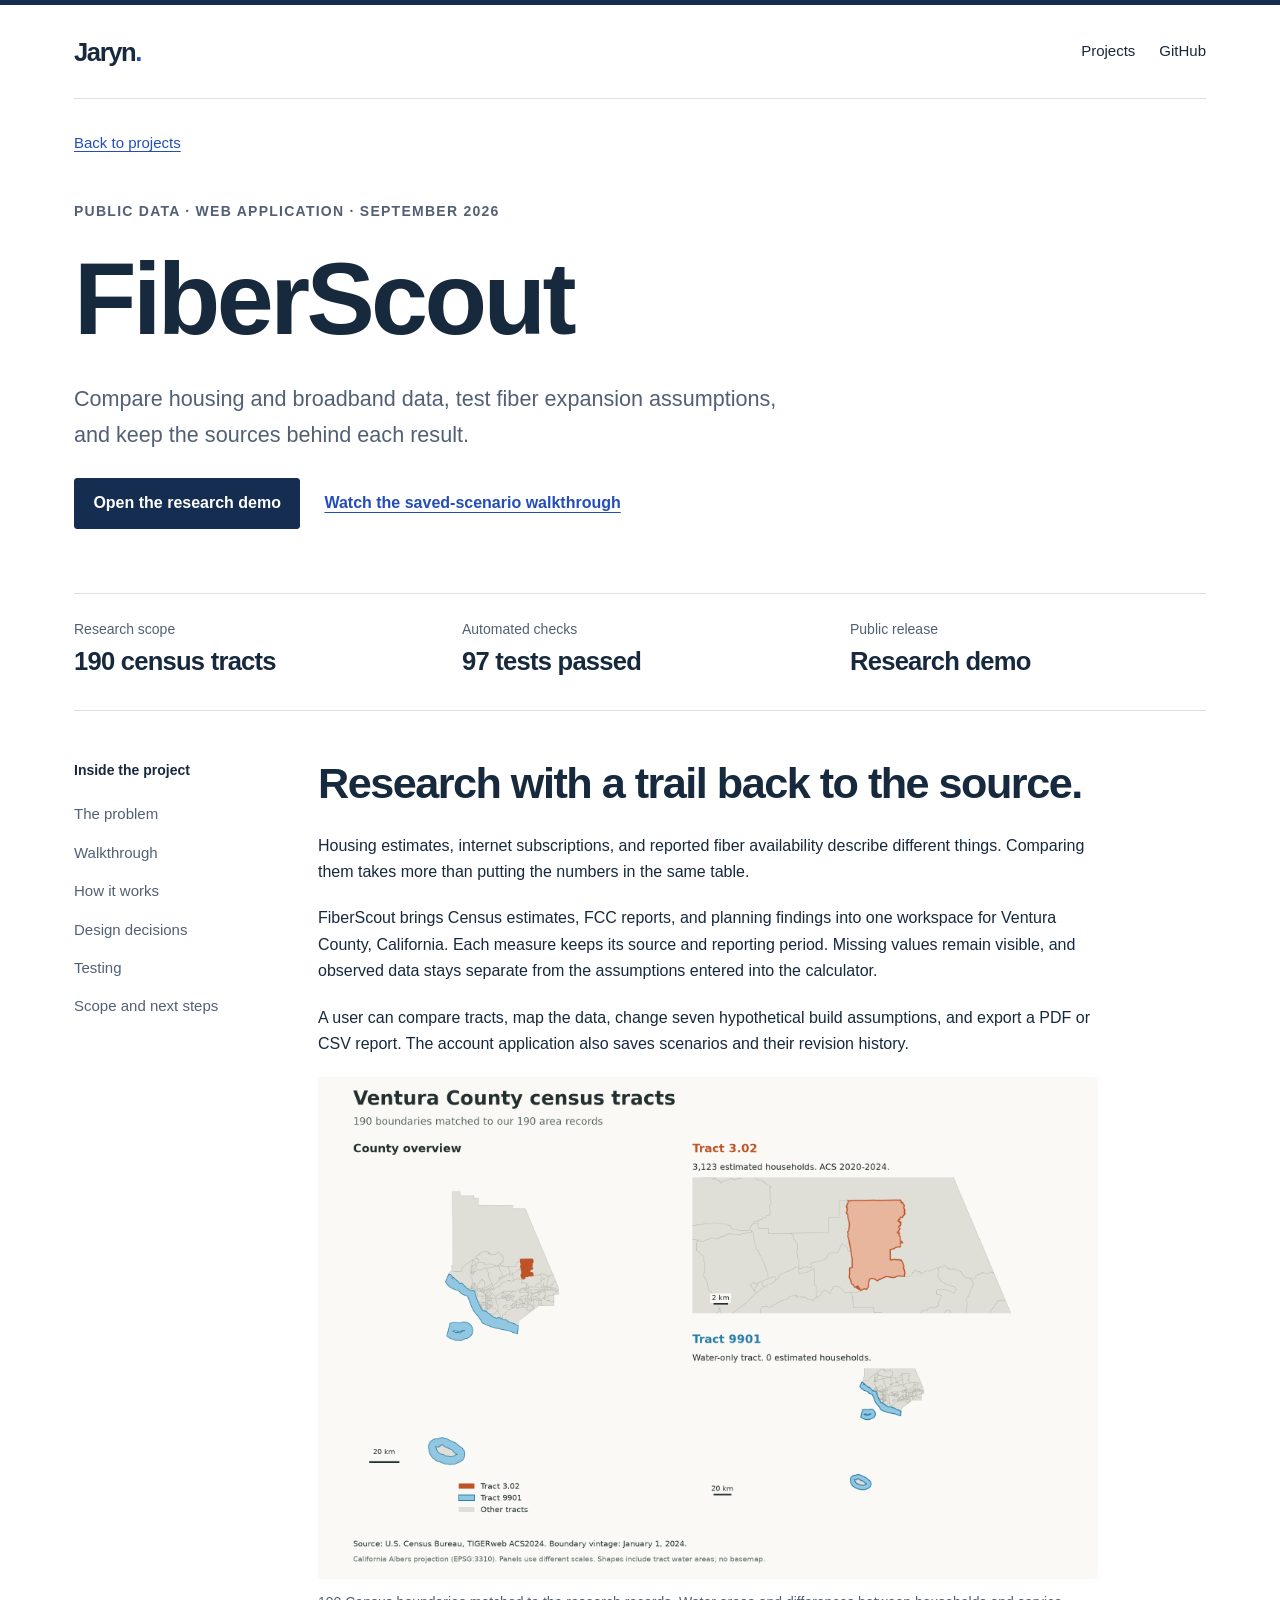
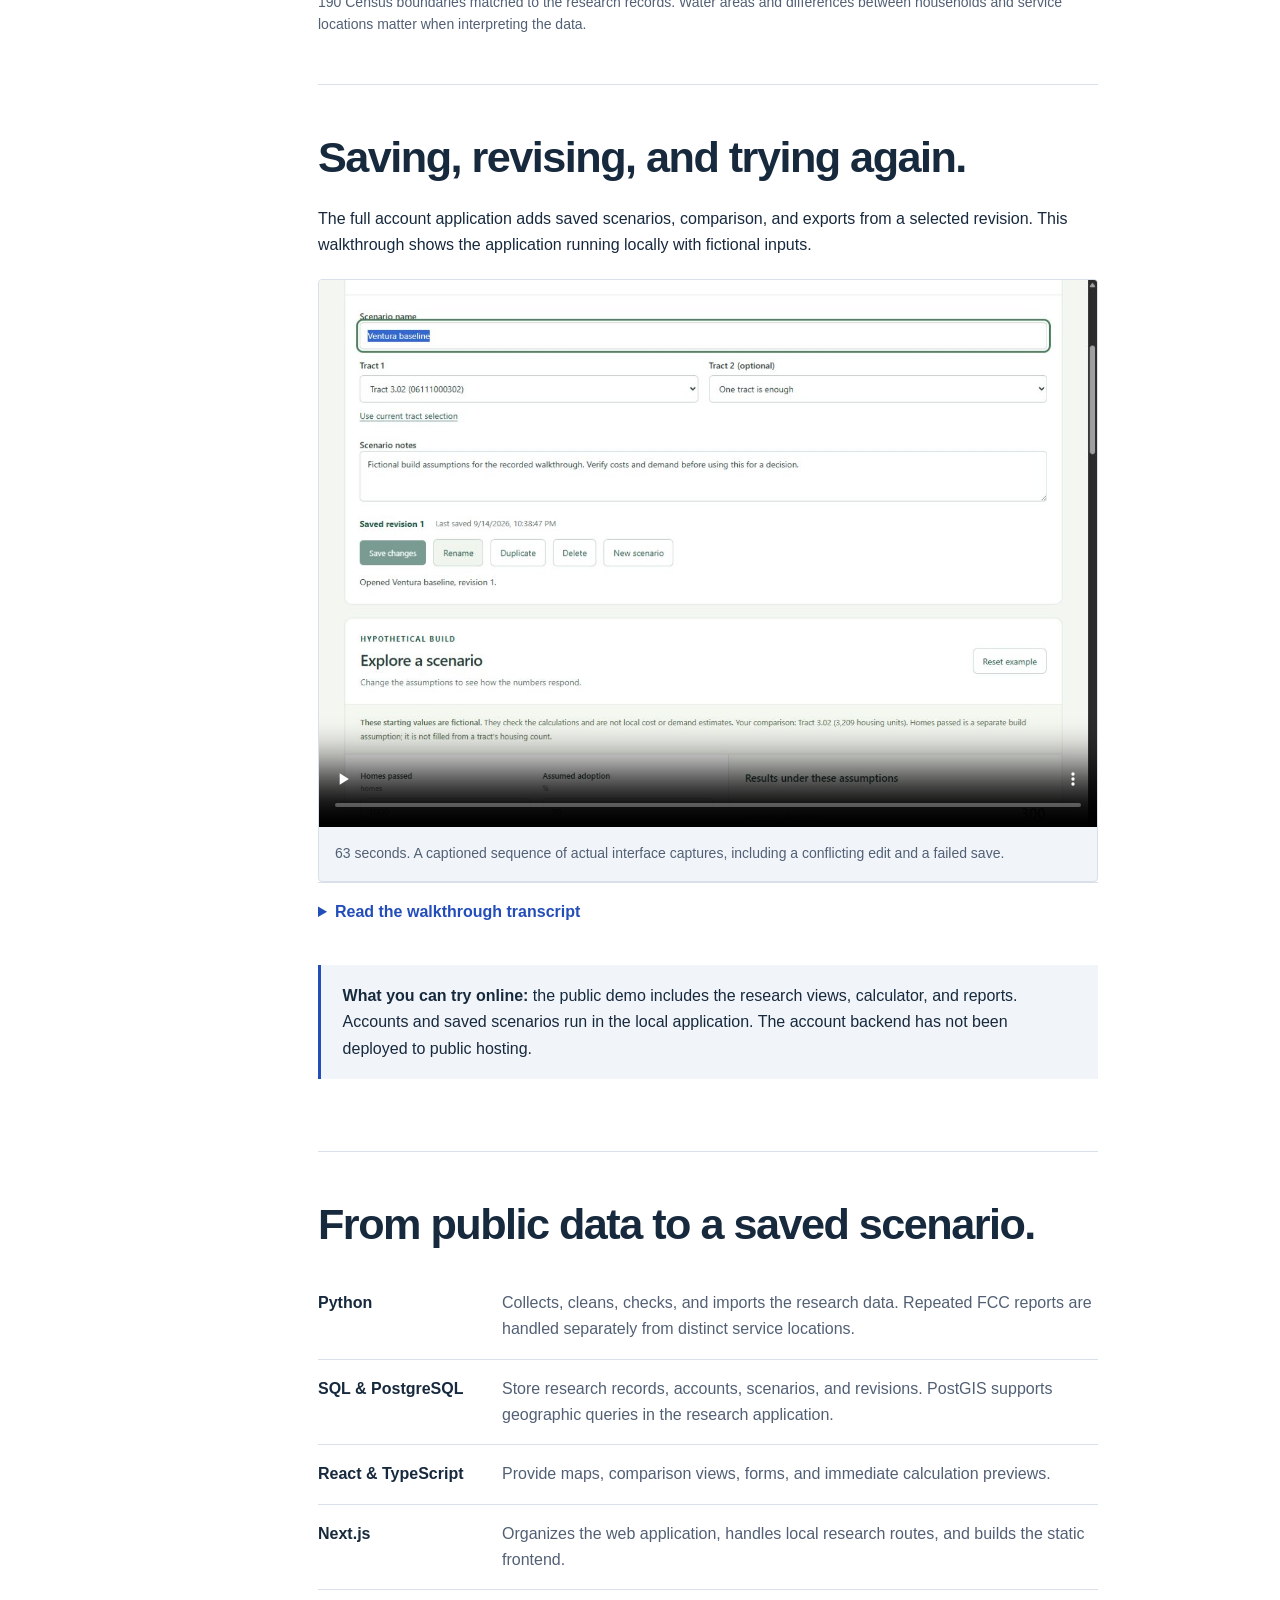
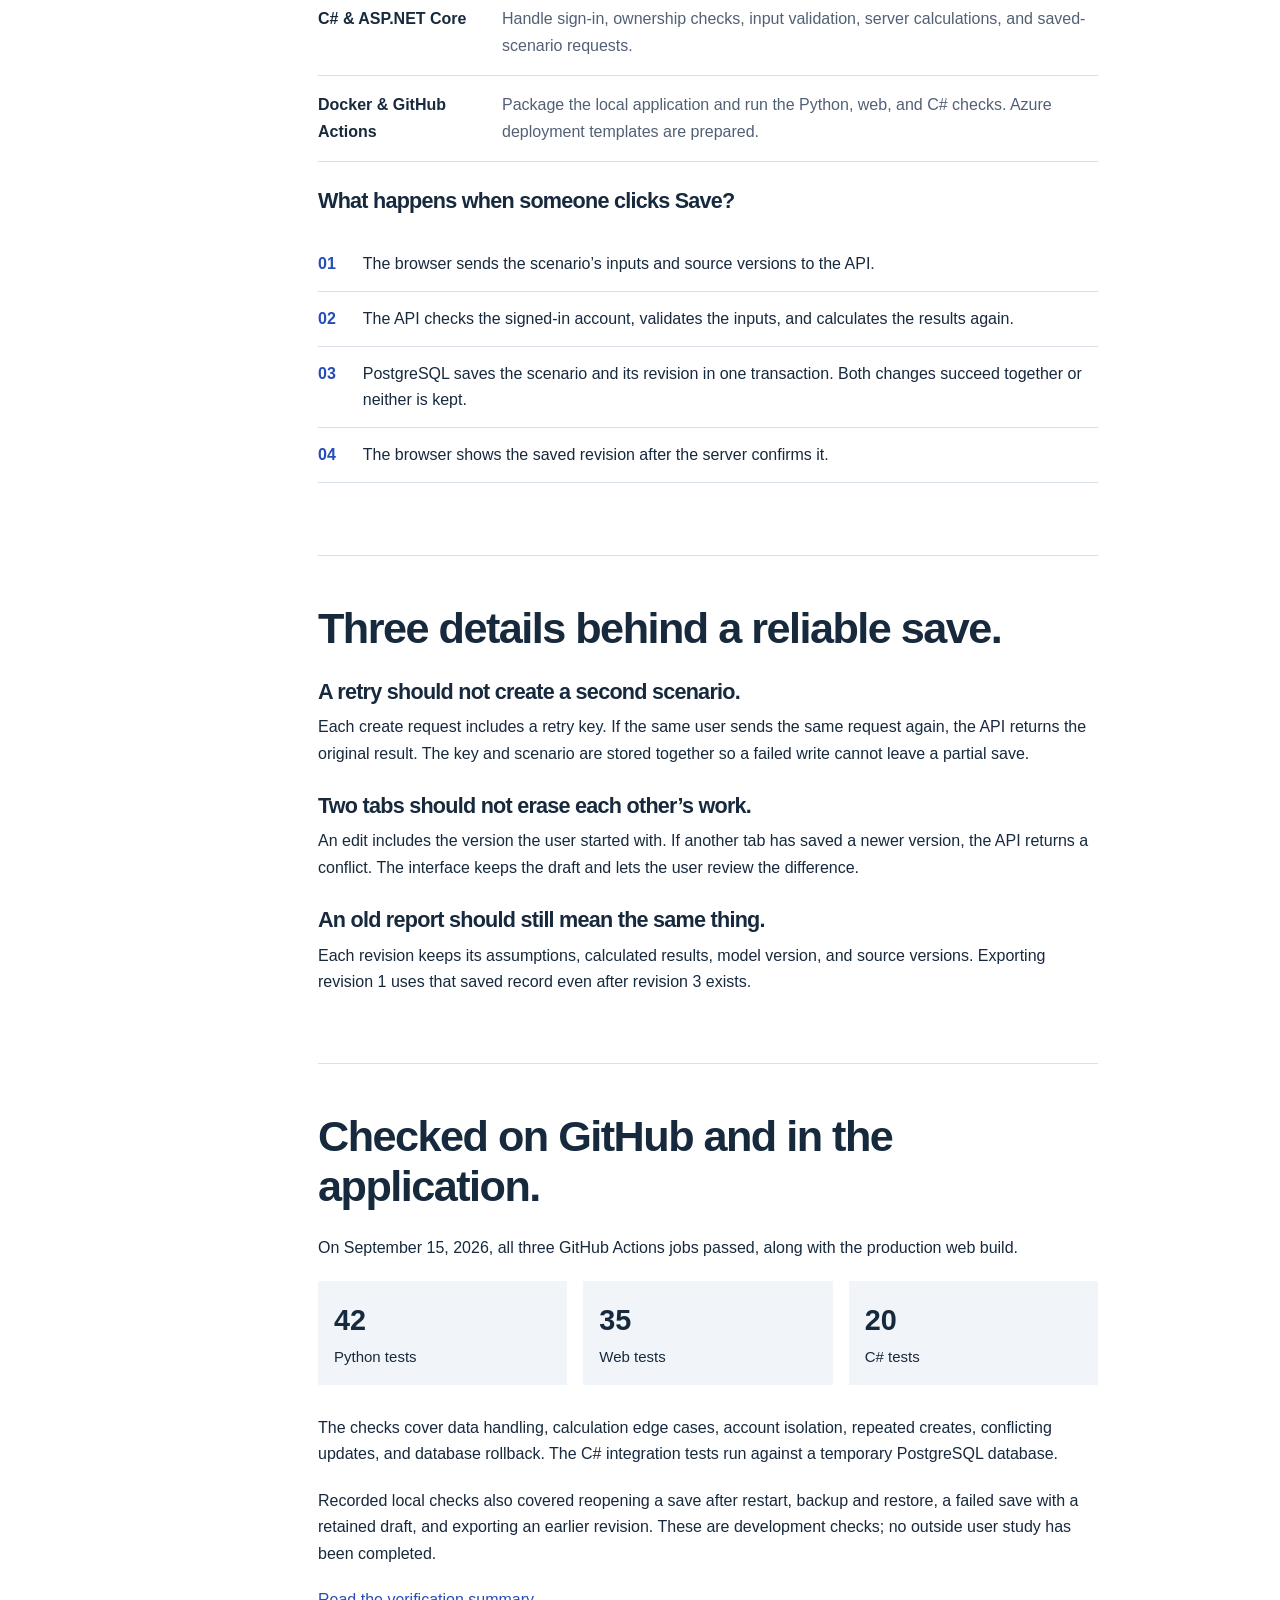
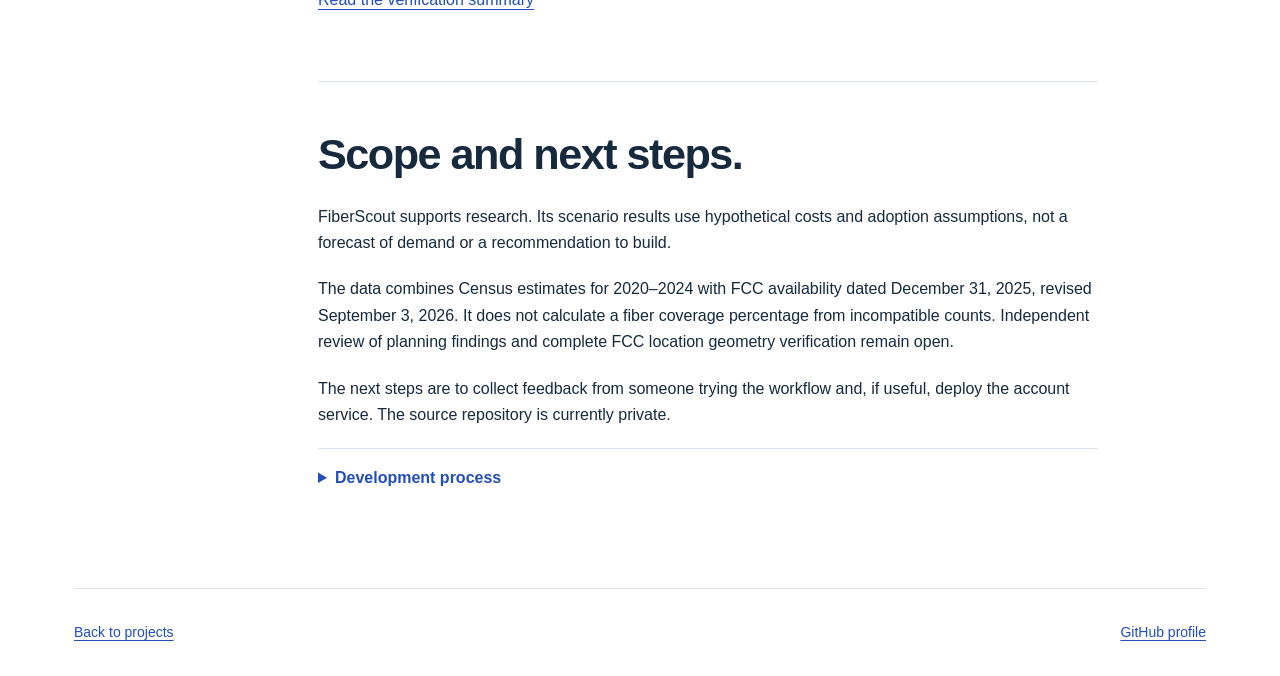
==== projects/fiberscout/index.html @ a6fbcae9 "Build portfolio draft and FiberScout project page" ====
<!doctype html>
<html lang="en">
<head>
  <meta charset="utf-8">
  <meta name="viewport" content="width=device-width, initial-scale=1">
  <meta name="description" content="How FiberScout combines Census and FCC data, maps, a scenario calculator, and a C# API with saved revisions. Includes a walkthrough and verification results.">
  <meta name="theme-color" content="#142d50">
  <title>FiberScout | Jaryn</title>
  <link rel="stylesheet" href="../../assets/site.css">
</head>
<body>
  <a class="skip-link" href="#main">Skip to content</a>
  <div class="page-shell">
    <header class="site-header">
      <a class="wordmark" href="../../" aria-label="Jaryn, home">Jaryn<span aria-hidden="true">.</span></a>
      <nav aria-label="Main navigation">
        <a href="../../#projects">Projects</a>
        <a href="https://github.com/Jaryn2">GitHub</a>
      </nav>
    </header>

    <main id="main">
      <a class="breadcrumb" href="../../#projects">Back to projects</a>
      <div class="project-intro">
        <p class="eyebrow">Public data · Web application · September 2026</p>
        <h1>FiberScout</h1>
        <p class="intro-copy">Compare housing and broadband data, test fiber expansion assumptions, and keep the sources behind each result.</p>
        <div class="actions">
          <a class="button" href="https://fiberscout-ventura.jaryn04.chatgpt.site">Open the research demo</a>
          <a class="text-link" href="#walkthrough">Watch the saved-scenario walkthrough</a>
        </div>
      </div>

      <dl class="facts" aria-label="Project facts">
        <div><dt>Research scope</dt><dd>190 census tracts</dd></div>
        <div><dt>Automated checks</dt><dd>97 tests passed</dd></div>
        <div><dt>Public release</dt><dd>Research demo</dd></div>
      </dl>

      <div class="project-layout">
        <aside class="project-nav" aria-label="Project contents">
          <p>Inside the project</p>
          <nav aria-label="On this page">
            <a href="#overview">The problem</a>
            <a href="#walkthrough">Walkthrough</a>
            <a href="#stack">How it works</a>
            <a href="#decisions">Design decisions</a>
            <a href="#checks">Testing</a>
            <a href="#scope">Scope and next steps</a>
          </nav>
        </aside>

        <div class="project-body">
          <section id="overview" aria-labelledby="overview-title">
            <h2 id="overview-title">Research with a trail back to the source.</h2>
            <p>Housing estimates, internet subscriptions, and reported fiber availability describe different things. Comparing them takes more than putting the numbers in the same table.</p>
            <p>FiberScout brings Census estimates, FCC reports, and planning findings into one workspace for Ventura County, California. Each measure keeps its source and reporting period. Missing values remain visible, and observed data stays separate from the assumptions entered into the calculator.</p>
            <p>A user can compare tracts, map the data, change seven hypothetical build assumptions, and export a PDF or CSV report. The account application also saves scenarios and their revision history.</p>
            <figure>
              <img src="../../assets/ventura-boundaries.png" width="2100" height="1350" loading="lazy" alt="Ventura County census tract boundaries, with Tract 3.02 and the water-only Tract 9901 highlighted at different scales.">
              <figcaption>190 Census boundaries matched to the research records. Water areas and differences between households and service locations matter when interpreting the data.</figcaption>
            </figure>
          </section>

          <section id="walkthrough" aria-labelledby="walkthrough-title">
            <h2 id="walkthrough-title">Saving, revising, and trying again.</h2>
            <p>The full account application adds saved scenarios, comparison, and exports from a selected revision. This walkthrough shows the application running locally with fictional inputs.</p>
            <!-- Keep the video optional so a phone does not download it on page load. -->
            <figure class="media-frame">
              <video controls playsinline preload="none" poster="../../assets/fiberscout-scenario.png" aria-label="FiberScout saved-scenario walkthrough">
                <source src="../../assets/fiberscout-walkthrough.mp4" type="video/mp4">
                <track kind="captions" src="../../assets/fiberscout-walkthrough.vtt" srclang="en" label="English" default>
                <p><a href="../../assets/fiberscout-walkthrough.mp4">Download the walkthrough video</a>.</p>
              </video>
              <figcaption>63 seconds. A captioned sequence of actual interface captures, including a conflicting edit and a failed save.</figcaption>
            </figure>
            <details>
              <summary>Read the walkthrough transcript</summary>
              <ol>
                <li>Open a saved scenario. Its name, notes, tracts, and assumptions return from PostgreSQL.</li>
                <li>Change assumed adoption from 30% to 35%. The calculator updates immediately.</li>
                <li>Save revision 2. The original revision remains available.</li>
                <li>Select revision 1 for export. Later edits do not change that saved snapshot.</li>
                <li>Review a conflict between this tab’s 45% draft and the latest saved value of 36%. Neither is silently overwritten.</li>
                <li>Duplicate the retained draft and name a new scenario.</li>
                <li>Stop the service and try a save. The page keeps the draft and offers a retry.</li>
                <li>Restart the service and retry. One scenario is saved.</li>
                <li>Refresh and reopen it. The saved values are still there.</li>
              </ol>
            </details>
            <div class="notice">
              <p><strong>What you can try online:</strong> the public demo includes the research views, calculator, and reports. Accounts and saved scenarios run in the local application. The account backend has not been deployed to public hosting.</p>
            </div>
          </section>

          <section id="stack" aria-labelledby="stack-title">
            <h2 id="stack-title">From public data to a saved scenario.</h2>
            <dl class="stack-list">
              <div><dt>Python</dt><dd>Collects, cleans, checks, and imports the research data. Repeated FCC reports are handled separately from distinct service locations.</dd></div>
              <div><dt>SQL &amp; PostgreSQL</dt><dd>Store research records, accounts, scenarios, and revisions. PostGIS supports geographic queries in the research application.</dd></div>
              <div><dt>React &amp; TypeScript</dt><dd>Provide maps, comparison views, forms, and immediate calculation previews.</dd></div>
              <div><dt>Next.js</dt><dd>Organizes the web application, handles local research routes, and builds the static frontend.</dd></div>
              <div><dt>C# &amp; ASP.NET Core</dt><dd>Handle sign-in, ownership checks, input validation, server calculations, and saved-scenario requests.</dd></div>
              <div><dt>Docker &amp; GitHub Actions</dt><dd>Package the local application and run the Python, web, and C# checks. Azure deployment templates are prepared.</dd></div>
            </dl>
            <h3>What happens when someone clicks Save?</h3>
            <ol class="steps">
              <li><span>The browser sends the scenario’s inputs and source versions to the API.</span></li>
              <li><span>The API checks the signed-in account, validates the inputs, and calculates the results again.</span></li>
              <li><span>PostgreSQL saves the scenario and its revision in one transaction. Both changes succeed together or neither is kept.</span></li>
              <li><span>The browser shows the saved revision after the server confirms it.</span></li>
            </ol>
          </section>

          <section id="decisions" aria-labelledby="decisions-title">
            <h2 id="decisions-title">Three details behind a reliable save.</h2>
            <h3>A retry should not create a second scenario.</h3>
            <p>Each create request includes a retry key. If the same user sends the same request again, the API returns the original result. The key and scenario are stored together so a failed write cannot leave a partial save.</p>
            <h3>Two tabs should not erase each other’s work.</h3>
            <p>An edit includes the version the user started with. If another tab has saved a newer version, the API returns a conflict. The interface keeps the draft and lets the user review the difference.</p>
            <h3>An old report should still mean the same thing.</h3>
            <p>Each revision keeps its assumptions, calculated results, model version, and source versions. Exporting revision 1 uses that saved record even after revision 3 exists.</p>
          </section>

          <section id="checks" aria-labelledby="checks-title">
            <h2 id="checks-title">Checked on GitHub and in the application.</h2>
            <p>On September 15, 2026, all three GitHub Actions jobs passed, along with the production web build.</p>
            <ul class="test-list" aria-label="Passing tests by application layer">
              <li><strong>42</strong> Python tests</li>
              <li><strong>35</strong> Web tests</li>
              <li><strong>20</strong> C# tests</li>
            </ul>
            <p>The checks cover data handling, calculation edge cases, account isolation, repeated creates, conflicting updates, and database rollback. The C# integration tests run against a temporary PostgreSQL database.</p>
            <p>Recorded local checks also covered reopening a save after restart, backup and restore, a failed save with a retained draft, and exporting an earlier revision. These are development checks; no outside user study has been completed.</p>
            <p><a href="../../assets/fiberscout-verification.json">Read the verification summary</a></p>
          </section>

          <section id="scope" aria-labelledby="scope-title">
            <h2 id="scope-title">Scope and next steps.</h2>
            <p>FiberScout supports research. Its scenario results use hypothetical costs and adoption assumptions, not a forecast of demand or a recommendation to build.</p>
            <p>The data combines Census estimates for 2020–2024 with FCC availability dated December 31, 2025, revised September 3, 2026. It does not calculate a fiber coverage percentage from incompatible counts. Independent review of planning findings and complete FCC location geometry verification remain open.</p>
            <p>The next steps are to collect feedback from someone trying the workflow and, if useful, deploy the account service. The source repository is currently private.</p>
            <details>
              <summary>Development process</summary>
              <p>This project was developed with Codex assistance for implementation, tests, and documentation. The project records include verification results, corrected issues, and remaining limitations. The walkthrough shows the implemented behavior.</p>
            </details>
          </section>
        </div>
      </div>
    </main>

    <footer class="site-footer">
      <a href="../../#projects">Back to projects</a>
      <a href="https://github.com/Jaryn2">GitHub profile</a>
    </footer>
  </div>
</body>
</html>
---- assets/site.css ----
/* Shared colors and spacing keep the project pages consistent. */
:root {
  color-scheme: light;
  --ink: #17293d;
  --muted: #526075;
  --accent: #234db8;
  --navy: #142d50;
  --line: #d9e0e9;
  --paper: #ffffff;
  --wash: #f1f5fa;
  font-family: Inter, "Segoe UI", Arial, sans-serif;
  font-synthesis: none;
  line-height: 1.65;
  color: var(--ink);
  background: var(--paper);
}
* { box-sizing: border-box; }
html { scroll-behavior: smooth; scroll-padding-top: 2rem; }
body { margin: 0; border-top: 5px solid var(--navy); }
a { color: var(--accent); text-underline-offset: .22em; }
a:hover { text-decoration-thickness: 2px; }
a:focus-visible, summary:focus-visible, video:focus-visible {
  outline: 3px solid var(--accent);
  outline-offset: 5px;
}
img, video { display: block; width: 100%; height: auto; }
figure { margin: 0; }
p, ul, ol { margin: 0 0 1.25rem; }
h1, h2, h3 { margin: 0; line-height: 1.14; font-weight: 650; letter-spacing: -.035em; }
h1 { font-size: clamp(3.25rem, 8vw, 6.75rem); }
h2 { font-size: clamp(1.8rem, 4vw, 2.7rem); }
h3 { font-size: 1.35rem; }
.page-shell { max-width: 1260px; margin: auto; padding: 0 clamp(1.25rem, 5vw, 4rem); }
.site-header { display: flex; justify-content: space-between; align-items: center; gap: 1.5rem; padding: 1.6rem 0; border-bottom: 1px solid var(--line); }
.wordmark { font-size: 1.6rem; font-weight: 750; color: var(--ink); text-decoration: none; letter-spacing: -.055em; }
.wordmark span { color: var(--accent); }
nav { display: flex; flex-wrap: wrap; align-items: center; gap: 1.5rem; }
nav a { color: var(--ink); text-decoration: none; font-size: .9375rem; }
.intro { padding: clamp(3rem, 7vw, 6rem) 0 4rem; max-width: 780px; }
.eyebrow { font-size: .875rem; text-transform: uppercase; letter-spacing: .09em; font-weight: 650; color: var(--muted); margin-bottom: 1.1rem; }
.intro-copy { max-width: 630px; font-size: clamp(1.125rem, 2vw, 1.35rem); color: var(--muted); margin: 1.5rem 0; }
.text-link { font-weight: 600; }
.text-link span { padding-left: .4rem; }
.section-heading { display: flex; justify-content: space-between; align-items: baseline; gap: 1rem; padding: 1.5rem 0; border-top: 1px solid var(--line); }
.section-heading h2 { font-size: 1.4rem; letter-spacing: -.015em; }
.section-heading p { margin: 0; font-size: .875rem; color: var(--muted); }
.project-feature { display: grid; grid-template-columns: 1fr 1.05fr; gap: 2.5rem; align-items: center; padding: 2.5rem; background: var(--wash); border: 1px solid var(--line); border-radius: 6px; }
.project-summary h3 { font-size: clamp(2.5rem, 4vw, 3.5rem); margin-bottom: 1.2rem; }
.project-summary h3 a { color: var(--ink); text-decoration: none; }
.project-summary h3 a:hover { text-decoration: underline; }
.tags { display: flex; flex-wrap: wrap; gap: .4rem .9rem; padding: 0; list-style: none; }
.tags li { font-size: .875rem; color: var(--muted); }
.actions { display: flex; align-items: center; flex-wrap: wrap; gap: 1rem 1.5rem; margin: 1.6rem 0 1rem; }
.button { display: inline-flex; align-items: center; justify-content: center; min-height: 48px; padding: .7rem 1.15rem; background: var(--navy); color: white; border: 1px solid var(--navy); border-radius: 3px; text-decoration: none; font-weight: 600; }
.button:hover { background: var(--accent); border-color: var(--accent); }
.small-note, figcaption { font-size: .875rem; color: var(--muted); line-height: 1.6; }
.small-note { margin-bottom: 0; }
.project-image img { border: 1px solid var(--line); border-radius: 3px; box-shadow: 0 8px 25px #142d500c; }
figcaption { padding-top: .75rem; }
.site-footer { display: flex; flex-wrap: wrap; gap: 1rem; justify-content: space-between; padding: 2rem 0; margin-top: 5rem; border-top: 1px solid var(--line); font-size: .875rem; color: var(--muted); }
.site-footer p { margin: 0; }
.skip-link { position: absolute; top: -100px; left: 1rem; padding: .6rem 1rem; background: white; z-index: 10; }
.skip-link:focus { top: 1rem; }

/* Project pages use a narrow reading column beside a short contents list. */
.breadcrumb { display: inline-block; margin-top: 2rem; font-size: .9375rem; }
.project-intro { padding: 2.7rem 0 3rem; max-width: 850px; }
.project-intro h1 { font-size: clamp(3.5rem, 8vw, 6.5rem); }
.project-intro .intro-copy { max-width: 740px; }
.facts { display: grid; grid-template-columns: repeat(3, 1fr); gap: 2rem; padding: 1.5rem 0 2rem; border-top: 1px solid var(--line); border-bottom: 1px solid var(--line); margin: 0 0 3rem; }
.facts div { min-width: 0; }
.facts dt { font-size: .875rem; color: var(--muted); }
.facts dd { margin: .25rem 0 0; font-size: 1.6rem; font-weight: 650; line-height: 1.3; letter-spacing: -.03em; }
.project-layout { display: grid; grid-template-columns: 180px minmax(0, 1fr); gap: clamp(2rem, 5vw, 5rem); }
.project-nav { align-self: start; position: sticky; top: 2rem; }
.project-nav p { font-size: .875rem; font-weight: 650; }
.project-nav nav { display: flex; flex-direction: column; align-items: flex-start; gap: .85rem; }
.project-nav a { color: var(--muted); }
.project-body { max-width: 780px; }
.project-body section { padding-bottom: 3rem; margin-bottom: 3rem; border-bottom: 1px solid var(--line); }
.project-body section:last-child { padding-bottom: 0; margin-bottom: 0; border-bottom: 0; }
.project-body h2 { margin-bottom: 1.5rem; }
.project-body h3 { margin: 1.7rem 0 .6rem; }
.project-body li { margin-bottom: .6rem; }
.project-body ul, .project-body ol { padding-left: 1.3rem; }
.notice { border-left: 3px solid var(--accent); padding: 1.1rem 1.35rem; background: var(--wash); margin: 1.5rem 0; }
.notice p:last-child { margin-bottom: 0; }
.steps { list-style: none; counter-reset: workflow; padding: 0 !important; margin: 1.5rem 0; }
.steps li { counter-increment: workflow; display: grid; grid-template-columns: 2rem 1fr; gap: .8rem; padding: .85rem 0; border-bottom: 1px solid var(--line); margin: 0; }
.steps li::before { content: counter(workflow, decimal-leading-zero); color: var(--accent); font-weight: 650; }
.stack-list { margin: 0; }
.stack-list > div { display: grid; grid-template-columns: 160px 1fr; gap: 1.5rem; padding: 1rem 0; border-bottom: 1px solid var(--line); }
.stack-list dt { font-weight: 650; }
.stack-list dd { margin: 0; color: var(--muted); }
.media-frame { border: 1px solid var(--line); border-radius: 4px; background: var(--wash); overflow: hidden; }
.media-frame video { aspect-ratio: 1265 / 889; }
.media-frame figcaption { padding: 1rem; }
details { border-top: 1px solid var(--line); padding: 1rem 0; }
summary { cursor: pointer; color: var(--accent); font-weight: 600; }
details[open] summary { margin-bottom: 1rem; }
.test-list { display: grid; grid-template-columns: repeat(3, 1fr); gap: 1rem; padding: 0 !important; list-style: none; }
.test-list li { background: var(--wash); padding: 1rem; font-size: .9375rem; }
.test-list strong { display: block; font-size: 1.8rem; color: var(--ink); }

/* Let the same content fit phones and enlarged browser text. */
@media (max-width: 900px) {
  .project-feature { grid-template-columns: 1fr; padding: 1.75rem; }
  .project-image { max-width: 650px; }
  .project-layout { grid-template-columns: 1fr; gap: 2.5rem; }
  .project-nav { position: static; padding-bottom: 1.5rem; border-bottom: 1px solid var(--line); }
  .project-nav nav { flex-direction: row; flex-wrap: wrap; gap: .75rem 1.25rem; }
}
@media (max-width: 540px) {
  .site-header { align-items: flex-start; }
  nav { gap: .7rem 1rem; }
  .intro { padding-bottom: 3rem; }
  .section-heading { flex-wrap: wrap; }
  .project-feature { padding: 1.25rem; gap: 1.75rem; }
  .facts { grid-template-columns: 1fr; gap: 1.1rem; }
  .facts div { display: flex; align-items: baseline; justify-content: space-between; gap: 1rem; }
  .facts dd { font-size: 1.2rem; text-align: right; }
  .stack-list > div { grid-template-columns: 1fr; gap: .3rem; }
  .test-list { grid-template-columns: 1fr; }
  .test-list li { display: flex; align-items: baseline; gap: 1rem; margin: 0; }
}
@media (prefers-reduced-motion: reduce) {
  html { scroll-behavior: auto; }
}
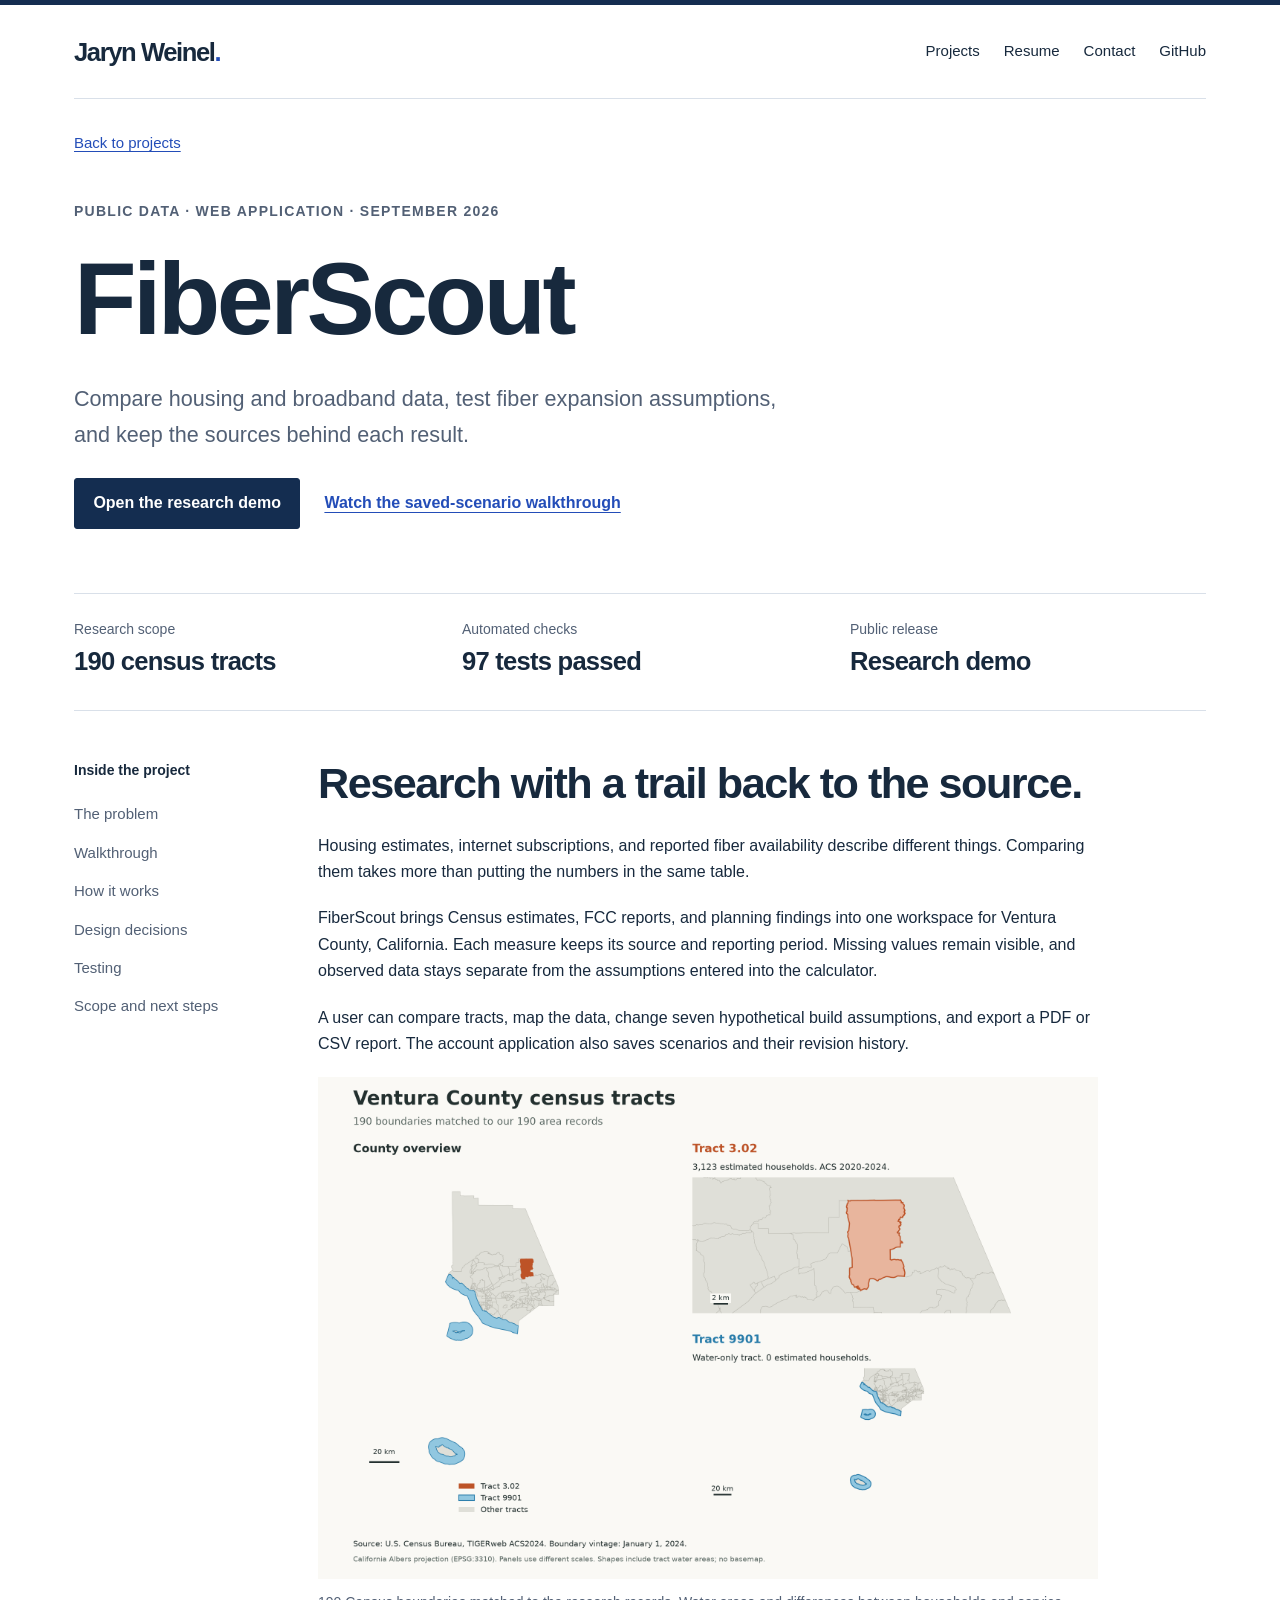
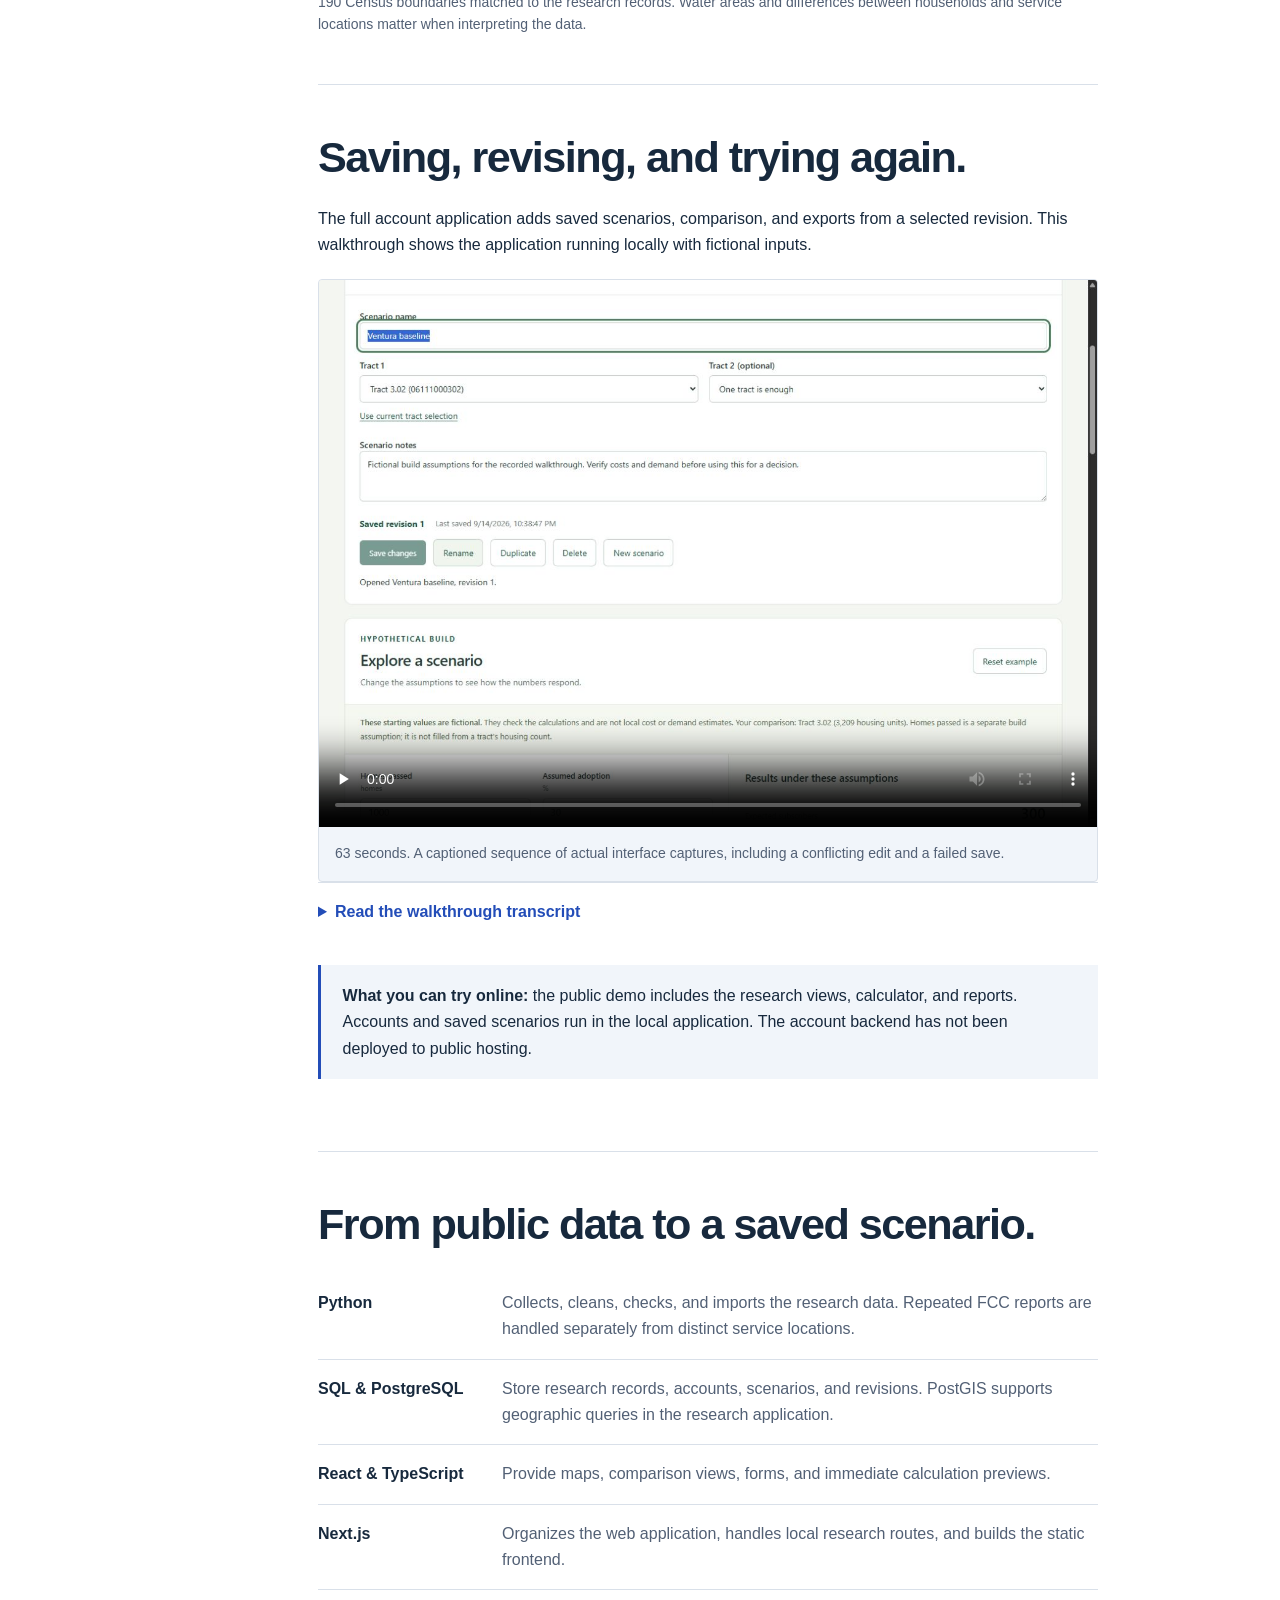
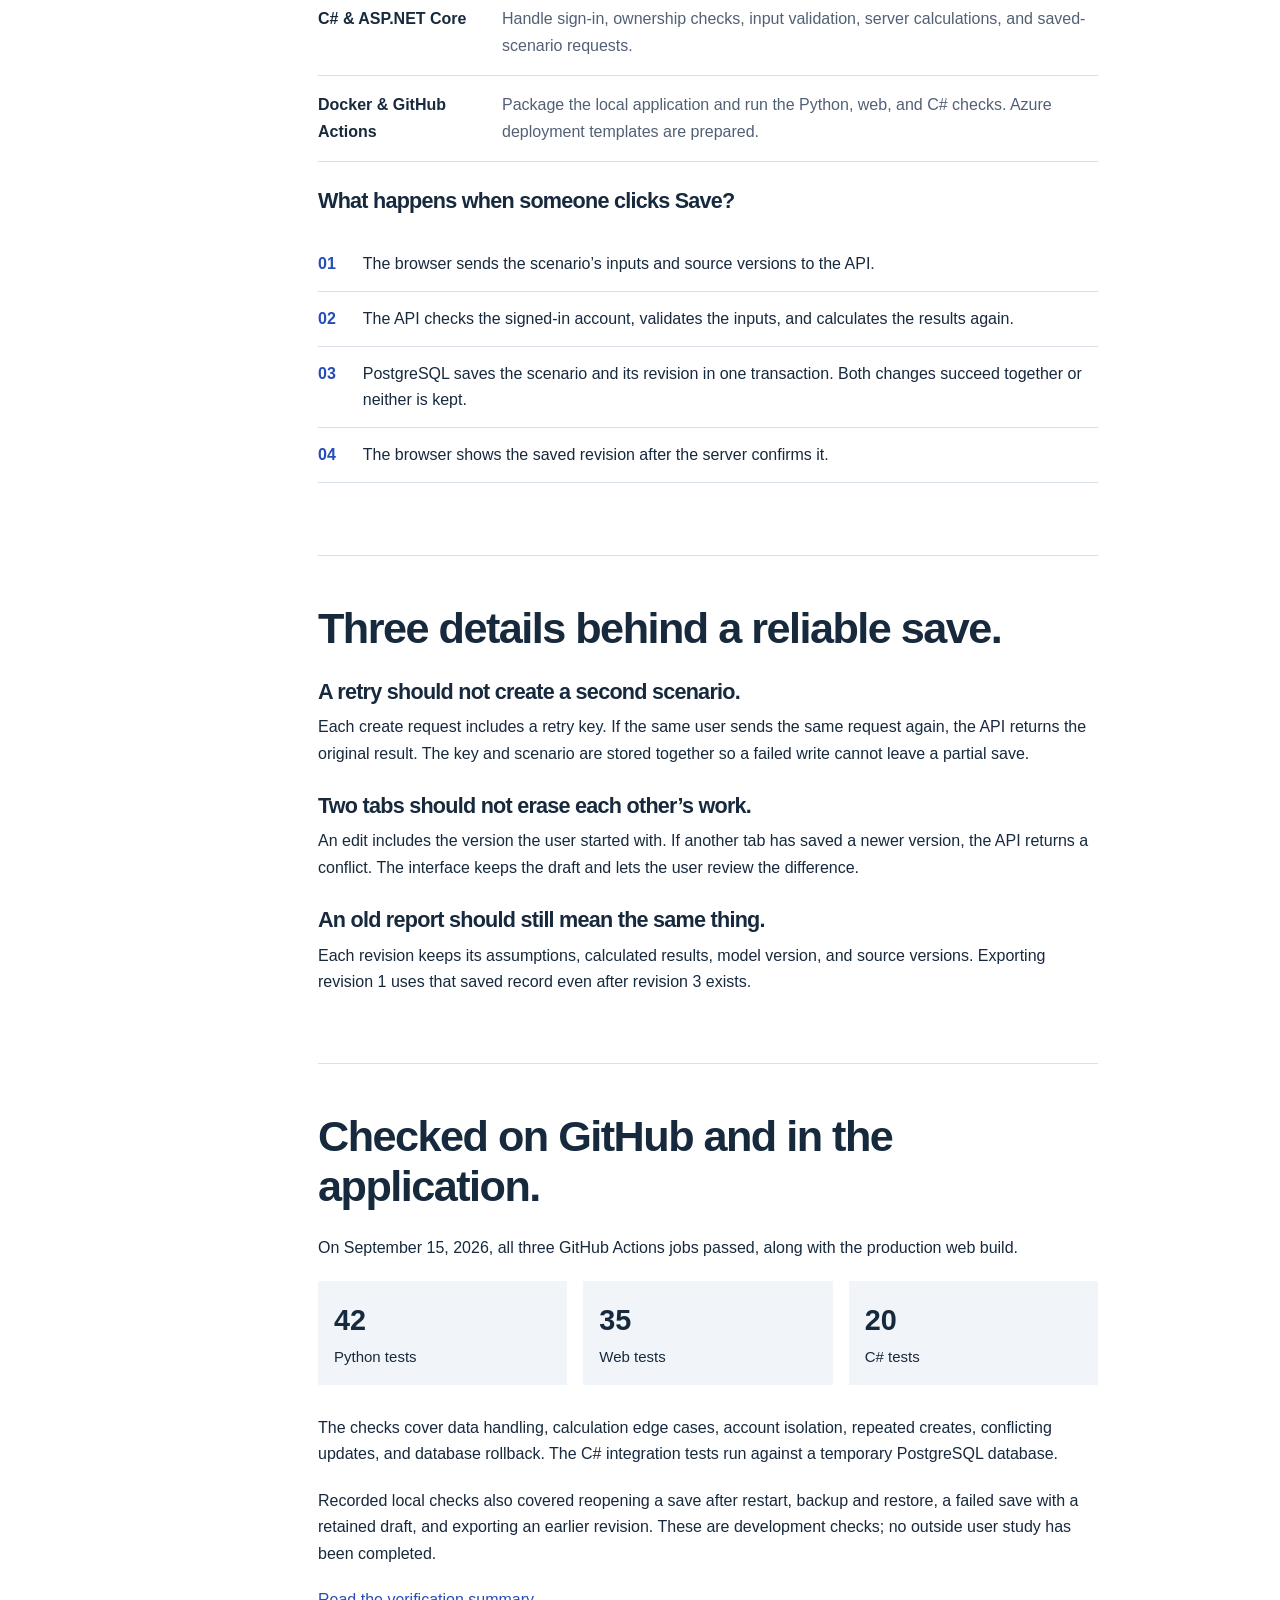
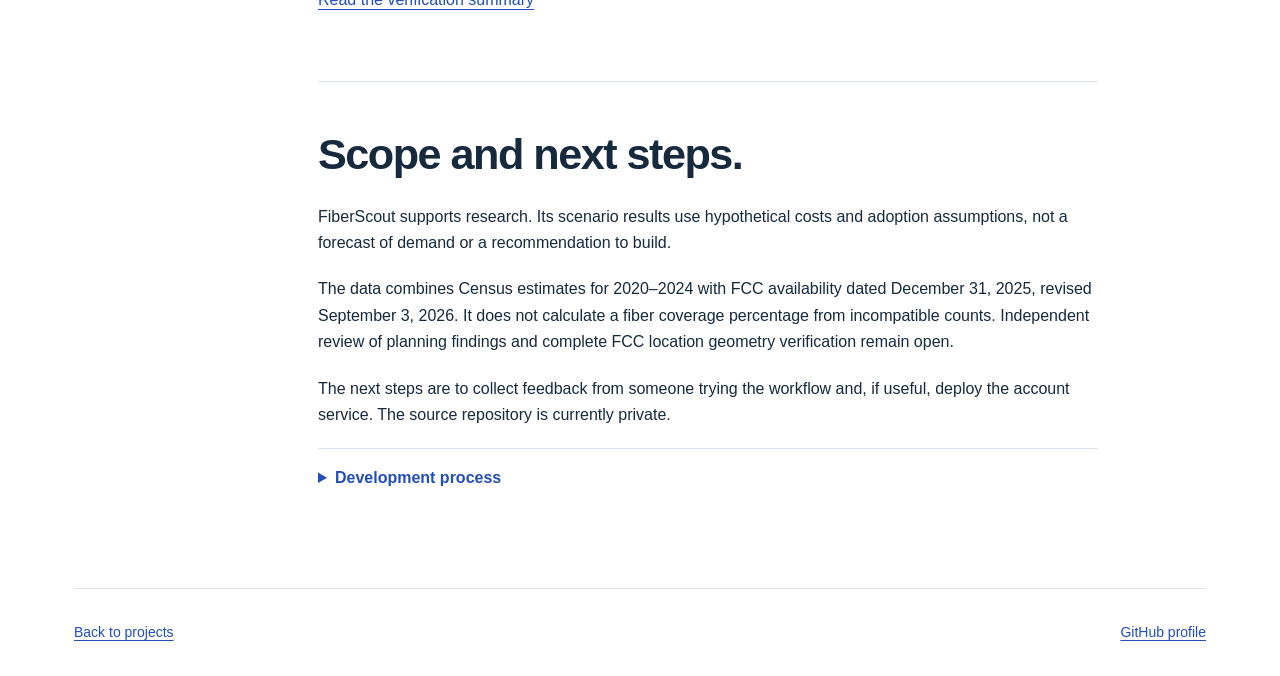
==== commit fcae4aad: "Add education, experience, and downloadable resume" ====
--- a/projects/fiberscout/index.html
+++ b/projects/fiberscout/index.html
@@ -5,16 +5,18 @@
   <meta name="viewport" content="width=device-width, initial-scale=1">
   <meta name="description" content="How FiberScout combines Census and FCC data, maps, a scenario calculator, and a C# API with saved revisions. Includes a walkthrough and verification results.">
   <meta name="theme-color" content="#142d50">
-  <title>FiberScout | Jaryn</title>
+  <title>FiberScout | Jaryn Weinel</title>
   <link rel="stylesheet" href="../../assets/site.css">
 </head>
 <body>
   <a class="skip-link" href="#main">Skip to content</a>
   <div class="page-shell">
     <header class="site-header">
-      <a class="wordmark" href="../../" aria-label="Jaryn, home">Jaryn<span aria-hidden="true">.</span></a>
+      <a class="wordmark" href="../../" aria-label="Jaryn Weinel, home">Jaryn Weinel<span aria-hidden="true">.</span></a>
       <nav aria-label="Main navigation">
         <a href="../../#projects">Projects</a>
+        <a href="../../#resume">Resume</a>
+        <a href="../../#contact">Contact</a>
         <a href="https://github.com/Jaryn2">GitHub</a>
       </nav>
     </header>
@@ -142,7 +144,7 @@
             <p>The next steps are to collect feedback from someone trying the workflow and, if useful, deploy the account service. The source repository is currently private.</p>
             <details>
               <summary>Development process</summary>
-              <p>This project was developed with Codex assistance for implementation, tests, and documentation. The project records include verification results, corrected issues, and remaining limitations. The walkthrough shows the implemented behavior.</p>
+              <p>Some parts of FiberScout involved languages and frameworks I was still learning. I used LLMs to explain unfamiliar code, answer follow-up questions, and walk through how the frontend, API, and database fit together. These explanations gave me examples from the project to study, so I could connect what I was learning to how the application actually works.</p>
             </details>
           </section>
         </div>
--- a/assets/site.css
+++ b/assets/site.css
@@ -31,7 +31,7 @@
 h2 { font-size: clamp(1.8rem, 4vw, 2.7rem); }
 h3 { font-size: 1.35rem; }
 .page-shell { max-width: 1260px; margin: auto; padding: 0 clamp(1.25rem, 5vw, 4rem); }
-.site-header { display: flex; justify-content: space-between; align-items: center; gap: 1.5rem; padding: 1.6rem 0; border-bottom: 1px solid var(--line); }
+.site-header { display: flex; flex-wrap: wrap; justify-content: space-between; align-items: center; gap: 1.5rem; padding: 1.6rem 0; border-bottom: 1px solid var(--line); }
 .wordmark { font-size: 1.6rem; font-weight: 750; color: var(--ink); text-decoration: none; letter-spacing: -.055em; }
 .wordmark span { color: var(--accent); }
 nav { display: flex; flex-wrap: wrap; align-items: center; gap: 1.5rem; }
@@ -61,6 +61,27 @@
 .site-footer p { margin: 0; }
 .skip-link { position: absolute; top: -100px; left: 1rem; padding: .6rem 1rem; background: white; z-index: 10; }
 .skip-link:focus { top: 1rem; }
+
+/* Keep resume entries easy to scan without squeezing the dates. */
+.resume-section { margin-top: 4rem; }
+.resume-grid { display: grid; grid-template-columns: 1fr 1fr; gap: 3rem; padding: 1.5rem 0; }
+.resume-group { margin-bottom: 2rem; }
+.resume-group h3, .project-tools h3 { font-size: 1.125rem; letter-spacing: -.01em; }
+.resume-entry { margin-top: 1.5rem; }
+.resume-entry h4 { font-size: 1.125rem; line-height: 1.4; margin: 0 0 .4rem; font-weight: 650; }
+.resume-entry p { margin: .25rem 0; }
+.entry-date { font-size: .9375rem; color: var(--muted); }
+.resume-entry ul { padding-left: 1.2rem; margin-top: .75rem; }
+.resume-entry li { margin-bottom: .5rem; }
+.project-tools { padding: 1.75rem 0; border-top: 1px solid var(--line); }
+.project-tools dl { margin: 1rem 0 0; }
+.project-tools dl > div { display: grid; grid-template-columns: 170px 1fr; gap: 1rem; margin-bottom: .6rem; }
+.project-tools dt { font-weight: 600; }
+.project-tools dd { margin: 0; color: var(--muted); }
+.contact-section { display: grid; grid-template-columns: 1fr 2fr; gap: 2rem; margin-top: 3rem; padding-top: 2rem; border-top: 1px solid var(--line); }
+.contact-section h2 { font-size: 1.4rem; }
+.contact-email { font-size: clamp(1.35rem, 3vw, 2rem); font-weight: 600; overflow-wrap: anywhere; }
+.contact-section p { margin: .65rem 0 1rem; color: var(--muted); }
 
 /* Project pages use a narrow reading column beside a short contents list. */
 .breadcrumb { display: inline-block; margin-top: 2rem; font-size: .9375rem; }
@@ -111,7 +132,7 @@
   .project-nav nav { flex-direction: row; flex-wrap: wrap; gap: .75rem 1.25rem; }
 }
 @media (max-width: 540px) {
-  .site-header { align-items: flex-start; }
+  .site-header { align-items: flex-start; flex-direction: column; gap: 1rem; }
   nav { gap: .7rem 1rem; }
   .intro { padding-bottom: 3rem; }
   .section-heading { flex-wrap: wrap; }
@@ -122,6 +143,9 @@
   .stack-list > div { grid-template-columns: 1fr; gap: .3rem; }
   .test-list { grid-template-columns: 1fr; }
   .test-list li { display: flex; align-items: baseline; gap: 1rem; margin: 0; }
+  .resume-grid { grid-template-columns: 1fr; gap: 0; }
+  .project-tools dl > div { grid-template-columns: 1fr; gap: .15rem; margin-bottom: 1rem; }
+  .contact-section { grid-template-columns: 1fr; gap: 1rem; }
 }
 @media (prefers-reduced-motion: reduce) {
   html { scroll-behavior: auto; }
